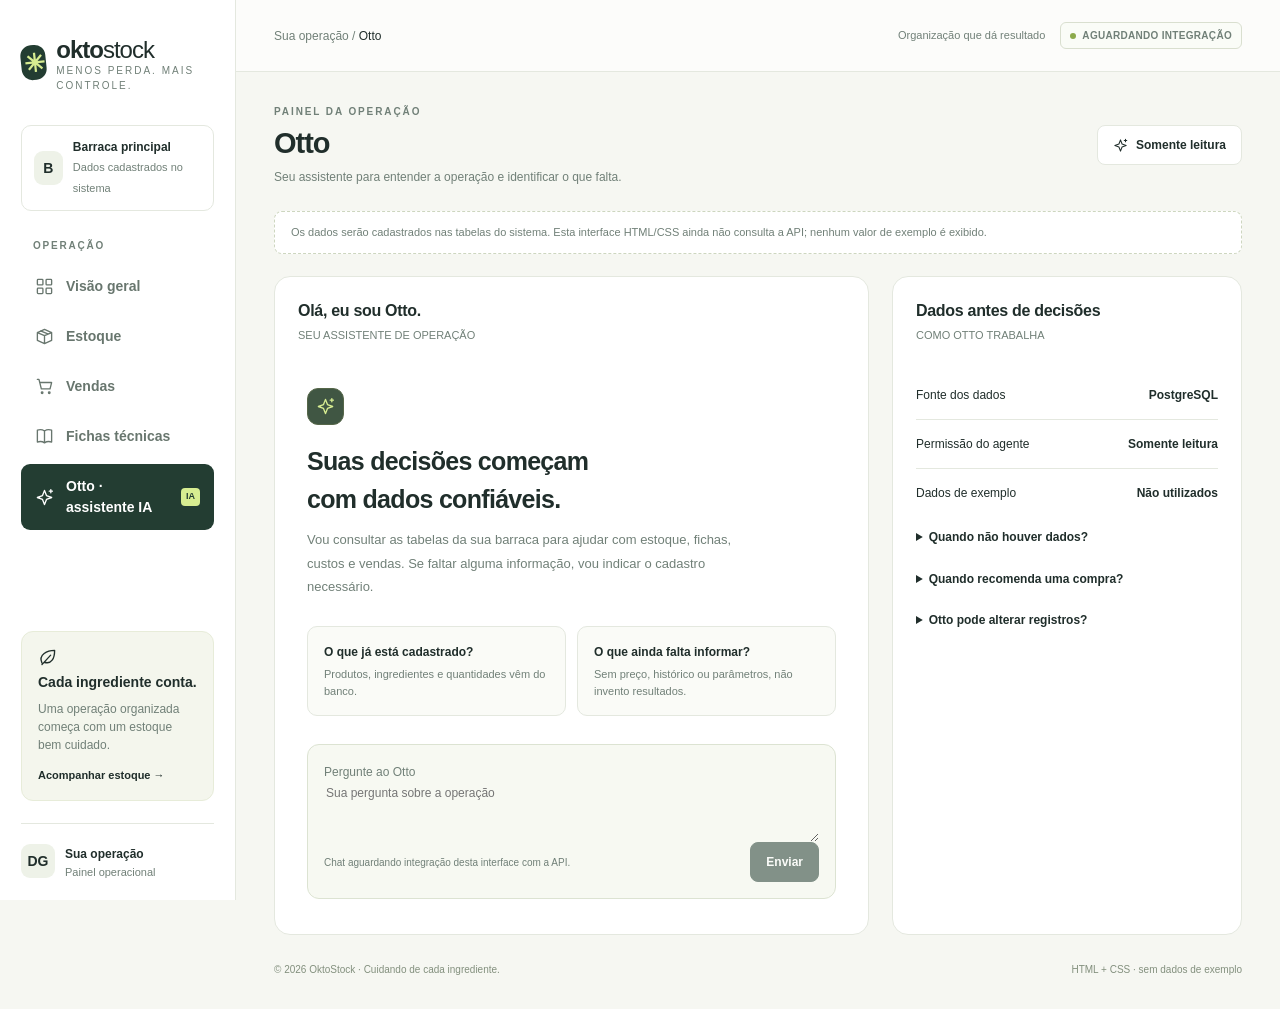
==== frontend/agente.html @ 74c3a1d0 "html/css inicias feitos" ====
<!doctype html>
<html lang="pt-BR">
  <head>
    <meta charset="utf-8" />
    <meta name="viewport" content="width=device-width, initial-scale=1" />
    <meta
      name="description"
      content="OktoStock — gestão de estoque e operação para sua barraca. Interface preparada para dados cadastrados."
    />
    <meta name="color-scheme" content="light" />
    <title>Otto · OktoStock</title>
    <link rel="stylesheet" href="styles.css" />
  </head>
  <body>
    <a class="skip" href="#conteudo">Pular para o conteúdo</a>
    <div class="layout">
      <aside class="sidebar">
        <a class="brand" href="index.html" aria-label="OktoStock início"
          ><span class="logo">✳</span
          ><span class="brand-name"
            >okto<span style="font-weight: 400">stock</span
            ><small>MENOS PERDA. MAIS CONTROLE.</small></span
          ></a
        >
        <div class="workspace">
          <div class="avatar">B</div>
          <div>
            <strong>Barraca principal</strong
            ><span>Dados cadastrados no sistema</span>
          </div>
        </div>
        <p class="nav-label">OPERAÇÃO</p>
        <nav aria-label="Menu principal">
          <a href="index.html" aria-label="Visão geral"
            ><svg class="icon" viewBox="0 0 24 24" aria-hidden="true">
              <rect x="3" y="3" width="7" height="7" rx="1" />
              <rect x="14" y="3" width="7" height="7" rx="1" />
              <rect x="3" y="14" width="7" height="7" rx="1" />
              <rect x="14" y="14" width="7" height="7" rx="1" /></svg
            ><span>Visão geral</span></a
          ><a href="estoque.html" aria-label="Estoque"
            ><svg class="icon" viewBox="0 0 24 24" aria-hidden="true">
              <path
                d="m3 7 9-4 9 4v10l-9 4-9-4Z M3 7l9 4 9-4 M12 11v10 M7 5l10 4"
              /></svg
            ><span>Estoque</span></a
          ><a href="vendas.html" aria-label="Vendas"
            ><svg class="icon" viewBox="0 0 24 24" aria-hidden="true">
              <path d="M3 3h2l3 12h11l2-8H6" />
              <circle cx="9" cy="20" r="1" />
              <circle cx="18" cy="20" r="1" /></svg
            ><span>Vendas</span></a
          ><a href="receitas.html" aria-label="Fichas técnicas"
            ><svg class="icon" viewBox="0 0 24 24" aria-hidden="true">
              <path
                d="M12 5c-3-2-6-2-9-1v15c3-1 6-1 9 1 3-2 6-2 9-1V4c-3-1-6-1-9 1Zm0 0v15"
              /></svg
            ><span>Fichas técnicas</span></a
          ><a
            href="agente.html"
            aria-current="page"
            aria-label="Otto · assistente IA"
            ><svg class="icon" viewBox="0 0 24 24" aria-hidden="true">
              <path
                d="m12 3 2.5 6.5L21 12l-6.5 2.5L12 21l-2.5-6.5L3 12l6.5-2.5ZM20 2v4m-2-2h4"
              /></svg
            ><span>Otto · assistente IA</span><span class="nav-tag">IA</span></a
          >
        </nav>
        <div class="sidebar-bottom">
          <div class="tip">
            <svg class="icon" viewBox="0 0 24 24" aria-hidden="true">
              <path d="M5 19C0 8 12 3 21 3c0 10-4 18-13 15m-3 3L16 9" />
            </svg>
            <h3>Cada ingrediente conta.</h3>
            <p>Uma operação organizada começa com um estoque bem cuidado.</p>
            <a href="estoque.html">Acompanhar estoque →</a>
          </div>
          <div class="profile">
            <div class="avatar">DG</div>
            <div>
              <strong>Sua operação</strong><small>Painel operacional</small>
            </div>
          </div>
        </div>
      </aside>
      <main class="main" id="conteudo">
        <header class="topbar">
          <div class="crumb">
            Sua operação <span aria-hidden="true">/</span> <strong>Otto</strong>
          </div>
          <div class="top-meta">
            <span>Organização que dá resultado</span
            ><span class="demo-badge"
              ><span class="dot"></span> AGUARDANDO INTEGRAÇÃO</span
            >
          </div>
        </header>
        <div class="content">
          <section class="heading">
            <div>
              <p class="eyebrow">PAINEL DA OPERAÇÃO</p>
              <h1>Otto</h1>
              <p class="subtext">
                Seu assistente para entender a operação e identificar o que
                falta.
              </p>
            </div>
            <div class="actions">
              <span class="button"
                ><svg class="icon" viewBox="0 0 24 24" aria-hidden="true">
                  <path
                    d="m12 3 2.5 6.5L21 12l-6.5 2.5L12 21l-2.5-6.5L3 12l6.5-2.5ZM20 2v4m-2-2h4"
                  />
                </svg>
                Somente leitura</span
              >
            </div>
          </section>
          <div class="notice">
            Os dados serão cadastrados nas tabelas do sistema. Esta interface
            HTML/CSS ainda não consulta a API; nenhum valor de exemplo é
            exibido.
          </div>
          <div class="agent-grid">
            <section class="panel">
              <div class="panel-head">
                <div>
                  <h2>Olá, eu sou Otto.</h2>
                  <p>SEU ASSISTENTE DE OPERAÇÃO</p>
                </div>
              </div>
              <div class="agent-welcome">
                <div class="spark">
                  <svg class="icon" viewBox="0 0 24 24" aria-hidden="true">
                    <path
                      d="m12 3 2.5 6.5L21 12l-6.5 2.5L12 21l-2.5-6.5L3 12l6.5-2.5ZM20 2v4m-2-2h4"
                    />
                  </svg>
                </div>
                <h2>Suas decisões começam<br />com dados confiáveis.</h2>
                <p>
                  Vou consultar as tabelas da sua barraca para ajudar com
                  estoque, fichas, custos e vendas. Se faltar alguma informação,
                  vou indicar o cadastro necessário.
                </p>
                <div class="suggestions">
                  <article class="suggestion">
                    <strong>O que já está cadastrado?</strong>
                    <p>Produtos, ingredientes e quantidades vêm do banco.</p>
                  </article>
                  <article class="suggestion">
                    <strong>O que ainda falta informar?</strong>
                    <p>
                      Sem preço, histórico ou parâmetros, não invento
                      resultados.
                    </p>
                  </article>
                </div>
                <div class="question-box">
                  <label for="pergunta" class="subtext">Pergunte ao Otto</label
                  ><textarea
                    id="pergunta"
                    disabled
                    placeholder="Sua pergunta sobre a operação"
                    aria-describedby="chat-aviso"
                  ></textarea>
                  <div class="question-bottom">
                    <span id="chat-aviso"
                      >Chat aguardando integração desta interface com a
                      API.</span
                    ><button class="button primary" disabled>Enviar</button>
                  </div>
                </div>
              </div>
            </section>
            <section class="panel">
              <div class="panel-head">
                <div>
                  <h2>Dados antes de decisões</h2>
                  <p>COMO OTTO TRABALHA</p>
                </div>
              </div>
              <div class="panel-body">
                <ul class="status-list">
                  <li>
                    <span>Fonte dos dados</span><strong>PostgreSQL</strong>
                  </li>
                  <li>
                    <span>Permissão do agente</span
                    ><strong>Somente leitura</strong>
                  </li>
                  <li>
                    <span>Dados de exemplo</span><strong>Não utilizados</strong>
                  </li>
                </ul>
                <div class="help">
                  <details>
                    <summary>Quando não houver dados?</summary>
                    <p>
                      Otto informa quais cadastros estão pendentes. Ausência de
                      vendas não é uma previsão de demanda zero.
                    </p>
                  </details>
                  <details>
                    <summary>Quando recomenda uma compra?</summary>
                    <p>
                      Somente com informações suficientes sobre demanda, saldo,
                      validade, perdas, armazenamento e condições do fornecedor.
                    </p>
                  </details>
                  <details>
                    <summary>Otto pode alterar registros?</summary>
                    <p>
                      Nesta versão, não. Cadastros e alterações continuam nos
                      fluxos administrativos autorizados.
                    </p>
                  </details>
                </div>
              </div>
            </section>
          </div>
          <footer class="footer">
            <span>© 2026 OktoStock · Cuidando de cada ingrediente.</span
            ><span>HTML + CSS · sem dados de exemplo</span>
          </footer>
        </div>
      </main>
    </div>
  </body>
</html>
---- frontend/styles.css ----
@charset "UTF-8";
:root {
  --ink: #202e2b;
  --muted: #718078;
  --paper: #f6f7f2;
  --line: #e4e8df;
  --green: #233d32;
  --lime: #d7ed91;
  --orange: #c77a29;
  --white: #fff;
  --red: #a84838;
  --radius: 16px;
}
* {
  box-sizing: border-box;
}
body {
  margin: 0;
  background: var(--paper);
  color: var(--ink);
  font-family:
    Inter,
    -apple-system,
    BlinkMacSystemFont,
    "Segoe UI",
    sans-serif;
  font-size: 14px;
  line-height: 1.5;
}
a {
  color: inherit;
  text-decoration: none;
}
button,
input,
textarea {
  font: inherit;
}
button {
  cursor: pointer;
}
button:disabled {
  cursor: not-allowed;
  opacity: 0.55;
}
a:focus-visible,
button:focus-visible,
summary:focus-visible,
input:focus-visible,
textarea:focus-visible {
  outline: 3px solid #6e8937;
  outline-offset: 4px;
}
a:hover {
  color: #547c25;
}
.skip {
  position: fixed;
  top: -100px;
  left: 20px;
  background: white;
  padding: 12px;
  z-index: 5;
}
.skip:focus {
  top: 10px;
}
.layout {
  display: grid;
  grid-template-columns: 236px minmax(0, 1fr);
  min-height: 100vh;
}
.sidebar {
  position: sticky;
  top: 0;
  height: 100vh;
  overflow-y: auto;
  background: #fff;
  border-right: 1px solid var(--line);
  padding: 32px 21px 20px;
  display: flex;
  flex-direction: column;
}
.brand {
  display: flex;
  align-items: center;
  gap: 10px;
  font-size: 24px;
  font-weight: 800;
  letter-spacing: -1px;
}
.logo {
  width: 35px;
  height: 35px;
  background: var(--green);
  color: var(--lime);
  display: grid;
  place-items: center;
  border-radius: 11px;
  transform: rotate(-6deg);
  font-size: 25px;
}
.brand small {
  font-size: 10px;
  font-weight: 500;
  letter-spacing: 2px;
  display: block;
  color: var(--muted);
  margin-top: -5px;
}
.workspace {
  display: flex;
  gap: 10px;
  align-items: center;
  border: 1px solid var(--line);
  border-radius: 10px;
  padding: 12px;
  margin: 32px 0 27px;
}
.avatar {
  width: 34px;
  height: 34px;
  display: grid;
  place-items: center;
  background: #eef2e8;
  border-radius: 9px;
  font-weight: 700;
}
.workspace strong {
  display: block;
  font-size: 12px;
}
.workspace span {
  font-size: 11px;
  color: var(--muted);
}
.nav-label {
  font-size: 10px;
  color: var(--muted);
  font-weight: 700;
  letter-spacing: 1.8px;
  margin: 0 12px 11px;
}
nav {
  display: flex;
  flex-direction: column;
  gap: 5px;
}
nav a {
  display: flex;
  gap: 12px;
  align-items: center;
  padding: 12px 14px;
  border-radius: 9px;
  color: #68766e;
  font-weight: 550;
}
nav a[aria-current="page"] {
  background: var(--green);
  color: #fff;
}
nav a:hover:not([aria-current]) {
  background: #f0f4ea;
}
.icon {
  width: 19px;
  height: 19px;
  fill: none;
  stroke: currentColor;
  stroke-width: 1.7;
  stroke-linecap: round;
  stroke-linejoin: round;
  flex-shrink: 0;
}
.nav-tag {
  font-size: 9px;
  background: var(--lime);
  color: var(--green);
  border-radius: 4px;
  padding: 2px 5px;
  margin-left: auto;
}
.sidebar-bottom {
  margin-top: auto;
  padding-top: 28px;
}
.tip {
  background: #f4f6ed;
  border: 1px solid #e7ecd9;
  padding: 16px;
  border-radius: 12px;
  font-size: 12px;
}
.tip p {
  color: var(--muted);
  margin: 7px 0 12px;
}
.tip a {
  font-size: 11px;
  font-weight: 650;
}
.profile {
  border-top: 1px solid var(--line);
  margin-top: 22px;
  padding-top: 19px;
  display: flex;
  gap: 10px;
  align-items: center;
}
.profile strong {
  font-size: 12px;
}
.profile small {
  display: block;
  color: var(--muted);
  font-size: 11px;
}
.main {
  min-width: 0;
}
.topbar {
  padding: 22px 38px;
  display: flex;
  justify-content: space-between;
  align-items: center;
  border-bottom: 1px solid var(--line);
  background: rgba(255, 255, 255, 0.65);
  gap: 15px;
}
.crumb {
  font-size: 12px;
  color: var(--muted);
}
.crumb strong {
  color: var(--ink);
  font-weight: 500;
}
.top-meta {
  display: flex;
  gap: 15px;
  align-items: center;
  font-size: 11px;
  color: var(--muted);
}
.demo-badge {
  display: inline-flex;
  align-items: center;
  gap: 6px;
  padding: 5px 9px;
  border: 1px solid #d9dfcf;
  border-radius: 6px;
  font-size: 10px;
  font-weight: 650;
  letter-spacing: 0.3px;
  background: #fafcf7;
}
.dot {
  width: 6px;
  height: 6px;
  background: #8caa4b;
  border-radius: 50%;
  display: inline-block;
}
.content {
  padding: 32px 38px;
  max-width: 1600px;
  margin: auto;
}
.heading {
  display: flex;
  justify-content: space-between;
  align-items: center;
  margin-bottom: 25px;
  gap: 20px;
}
.eyebrow {
  text-transform: uppercase;
  font-size: 10px;
  letter-spacing: 1.9px;
  color: var(--muted);
  font-weight: 700;
  margin: 0 0 6px;
}
h1 {
  font-size: 29px;
  line-height: 1.25;
  letter-spacing: -1px;
  margin: 0 0 7px;
  font-weight: 650;
}
h2 {
  font-size: 16px;
  letter-spacing: -0.3px;
  margin: 0;
}
h3 {
  font-size: 14px;
  margin: 0;
}
p {
  margin: 0;
}
.subtext {
  font-size: 12px;
  color: var(--muted);
}
.actions {
  display: flex;
  gap: 10px;
  align-items: center;
}
.button {
  display: inline-flex;
  align-items: center;
  justify-content: center;
  gap: 8px;
  padding: 10px 15px;
  border: 1px solid var(--line);
  border-radius: 8px;
  background: #fff;
  font-weight: 600;
  font-size: 12px;
  white-space: nowrap;
}
.button.primary {
  background: var(--green);
  color: white;
  border-color: var(--green);
}
.button.primary:hover {
  background: #395a45;
}
.button .icon {
  width: 15px;
  height: 15px;
}
.banner {
  display: flex;
  align-items: center;
  gap: 12px;
  background: #edf2e0;
  border: 1px solid #e0e8cc;
  padding: 12px 17px;
  border-radius: 10px;
  margin-bottom: 25px;
  font-size: 12px;
}
.banner .icon {
  color: #61773b;
}
.banner a {
  margin-left: auto;
  white-space: nowrap;
  font-weight: 600;
  font-size: 11px;
}
.metrics {
  display: grid;
  grid-template-columns: repeat(4, minmax(0, 1fr));
  gap: 16px;
  margin-bottom: 24px;
}
.metric {
  background: #fff;
  border: 1px solid var(--line);
  border-radius: var(--radius);
  padding: 19px 21px;
}
.metric-top {
  display: flex;
  justify-content: space-between;
  color: var(--muted);
  font-size: 12px;
  align-items: center;
  margin-bottom: 14px;
}
.metric-top .icon {
  width: 17px;
  height: 17px;
}
.metric-value {
  font-size: 28px;
  letter-spacing: -1.2px;
  font-weight: 650;
  line-height: 1.2;
}
.metric-value small {
  font-size: 17px;
}
.metric-foot {
  font-size: 10px;
  color: var(--muted);
  margin-top: 11px;
}
.metric-foot strong {
  color: #698437;
  font-weight: 600;
}
.metric.highlight {
  background: var(--green);
  color: #fff;
  border-color: var(--green);
}
.metric.highlight .metric-top,
.metric.highlight .metric-foot {
  color: #c8d5c4;
}
.metric.highlight .metric-foot strong {
  color: var(--lime);
}
.grid-main {
  display: grid;
  grid-template-columns: minmax(0, 1.75fr) minmax(270px, 1fr);
  gap: 22px;
  margin-bottom: 24px;
}
.panel {
  background: white;
  border: 1px solid var(--line);
  border-radius: var(--radius);
  min-width: 0;
  overflow: hidden;
}
.panel-head {
  display: flex;
  align-items: center;
  justify-content: space-between;
  padding: 22px 23px 10px;
  gap: 12px;
}
.panel-head p {
  font-size: 11px;
  color: var(--muted);
  margin-top: 4px;
}
.panel-head > a {
  font-size: 11px;
  color: #65783e;
  font-weight: 600;
}
.panel-body {
  padding: 18px 23px 23px;
}
.period {
  font-size: 10px;
  padding: 6px 9px;
  background: #f5f7ef;
  border: 1px solid var(--line);
  border-radius: 6px;
  white-space: nowrap;
}
.legend {
  display: flex;
  gap: 15px;
  font-size: 10px;
  color: var(--muted);
  padding: 4px 23px;
}
.legend span:before {
  content: "";
  display: inline-block;
  width: 7px;
  height: 7px;
  background: var(--green);
  border-radius: 2px;
  margin-right: 5px;
}
.legend span:last-child:before {
  background: var(--lime);
}
.chart {
  height: 205px;
  margin: 17px 24px 20px 56px;
  display: flex;
  gap: 9%;
  align-items: flex-end;
  justify-content: space-around;
  border-bottom: 1px solid var(--line);
  background: repeating-linear-gradient(
    to top,
    transparent 0,
    transparent 49px,
    #edf0e8 50px
  );
  position: relative;
}
.chart:before {
  content: "R$ 1.000";
  position: absolute;
  left: -46px;
  top: -5px;
  font-size: 9px;
  color: var(--muted);
}
.chart:after {
  content: "R$ 0";
  position: absolute;
  left: -30px;
  bottom: -5px;
  font-size: 9px;
  color: var(--muted);
}
.bar-pair {
  height: 100%;
  width: 34px;
  display: flex;
  align-items: flex-end;
  gap: 4px;
  position: relative;
}
.bar {
  width: 15px;
  background: var(--green);
  border-radius: 4px 4px 0 0;
}
.bar.alt {
  background: var(--lime);
}
.bar-pair > span {
  position: absolute;
  bottom: -23px;
  left: 50%;
  transform: translateX(-50%);
  font-size: 10px;
  color: var(--muted);
}
.chart-footer {
  margin: 38px 23px 19px;
  padding-top: 12px;
  border-top: 1px solid var(--line);
  font-size: 10px;
  color: var(--muted);
  display: flex;
  justify-content: space-between;
}
.ai-panel {
  background: var(--green);
  border-color: var(--green);
  color: white;
  position: relative;
}
.ai-panel .panel-head p {
  color: #bfcfbd;
}
.spark {
  width: 37px;
  height: 37px;
  background: #405643;
  border: 1px solid #566749;
  border-radius: 11px;
  display: grid;
  place-items: center;
  color: var(--lime);
}
.ai-panel h2 {
  font-size: 18px;
}
.ai-intro {
  font-size: 12px;
  color: #d1dccd;
  line-height: 1.7;
  margin: 12px 0 21px;
}
.ai-item {
  display: flex;
  gap: 12px;
  padding: 14px 0;
  border-top: 1px solid #4a5d4b;
}
.ai-item .icon {
  color: var(--lime);
  margin-top: 2px;
  width: 17px;
}
.ai-item p {
  font-size: 11px;
  color: #c5d2bf;
  margin-top: 4px;
}
.ai-item strong {
  font-size: 12px;
  font-weight: 550;
}
.ai-panel .button {
  width: 100%;
  background: var(--lime);
  border: 0;
  color: var(--green);
  margin-top: 18px;
}
.two-cols {
  display: grid;
  grid-template-columns: minmax(0, 1.75fr) minmax(270px, 1fr);
  gap: 22px;
}
.table-scroll {
  overflow: auto;
}
table {
  border-collapse: collapse;
  width: 100%;
  text-align: left;
  white-space: nowrap;
  font-size: 12px;
}
th {
  color: var(--muted);
  font-size: 10px;
  font-weight: 500;
  background: #fafbf7;
  padding: 12px 23px;
  border-bottom: 1px solid var(--line);
}
td {
  padding: 14px 23px;
  border-bottom: 1px solid #eff1e9;
}
tbody tr:last-child td {
  border-bottom: 0;
}
.item-title {
  font-weight: 600;
}
.item-title small {
  display: block;
  color: var(--muted);
  font-size: 10px;
  font-weight: 400;
  margin-top: 3px;
}
.pill {
  padding: 4px 8px;
  font-size: 10px;
  display: inline-block;
  border-radius: 5px;
  background: #eef3e3;
  color: #5d713c;
  font-weight: 550;
}
.pill.warn {
  color: #a16b24;
  background: #faf0db;
}
.pill.red {
  color: #a34b3d;
  background: #f9e9e4;
}
.rank-item {
  display: flex;
  gap: 12px;
  align-items: center;
  padding: 13px 0;
  border-bottom: 1px solid #eff1e9;
}
.rank-item:last-child {
  border: 0;
}
.rank-number {
  font-size: 10px;
  color: var(--muted);
  width: 17px;
}
.food-symbol {
  width: 36px;
  height: 36px;
  border-radius: 10px;
  background: #f4ead5;
  display: grid;
  place-items: center;
  font-size: 18px;
}
.rank-item strong {
  font-size: 12px;
}
.rank-item small {
  display: block;
  font-size: 10px;
  color: var(--muted);
}
.rank-item .count {
  margin-left: auto;
  font-size: 12px;
  font-weight: 650;
}
.footer {
  display: flex;
  justify-content: space-between;
  font-size: 10px;
  color: #83907e;
  margin-top: 27px;
  gap: 15px;
}
.notice {
  font-size: 11px;
  color: var(--muted);
  padding: 12px 16px;
  background: #fff;
  border: 1px dashed #cdd6bf;
  border-radius: 8px;
  margin-bottom: 22px;
}
.tabs {
  display: flex;
  gap: 20px;
  margin: 0 0 22px;
  border-bottom: 1px solid var(--line);
  font-size: 12px;
}
.tabs a {
  padding: 0 3px 12px;
}
.tabs .selected {
  border-bottom: 2px solid var(--green);
  font-weight: 650;
}
.cards {
  display: grid;
  grid-template-columns: repeat(3, minmax(0, 1fr));
  gap: 20px;
}
.recipe-art {
  height: 135px;
  background: #eef0df;
  display: flex;
  align-items: center;
  justify-content: center;
  font-size: 60px;
  border-bottom: 1px solid var(--line);
}
.recipe-art.orange {
  background: #f4e6cc;
}
.recipe-art.pink {
  background: #f1e5dc;
}
.recipe-card .panel-body {
  padding: 20px;
}
.recipe-title {
  display: flex;
  justify-content: space-between;
  gap: 8px;
}
.recipe-card p {
  font-size: 12px;
  color: var(--muted);
  margin: 8px 0 17px;
}
.recipe-info {
  display: flex;
  justify-content: space-between;
  padding: 12px 0;
  border-top: 1px solid var(--line);
  font-size: 11px;
}
.recipe-info strong {
  font-size: 15px;
}
.recipe-card summary {
  cursor: pointer;
  font-size: 12px;
  font-weight: 600;
  padding: 12px 0 0;
  color: #526c31;
}
.recipe-card ul {
  padding-left: 17px;
  font-size: 11px;
  color: var(--muted);
}
.agent-grid {
  display: grid;
  grid-template-columns: minmax(0, 1.7fr) minmax(260px, 1fr);
  gap: 23px;
}
.agent-welcome {
  padding: 35px 32px;
}
.agent-welcome h2 {
  font-size: 25px;
  margin: 18px 0 10px;
  letter-spacing: -0.7px;
}
.agent-welcome > p {
  max-width: 440px;
  color: var(--muted);
  font-size: 13px;
  line-height: 1.8;
}
.suggestions {
  display: grid;
  grid-template-columns: 1fr 1fr;
  gap: 11px;
  margin: 28px 0;
}
.suggestion {
  padding: 16px;
  border: 1px solid var(--line);
  border-radius: 10px;
  background: #fafbf7;
}
.suggestion .icon {
  color: #739146;
  margin-bottom: 12px;
}
.suggestion strong {
  font-size: 12px;
  display: block;
}
.suggestion p {
  font-size: 11px;
  color: var(--muted);
  margin-top: 5px;
}
.question-box {
  border: 1px solid #dce3d2;
  padding: 16px;
  border-radius: 12px;
  background: #f7f9f2;
}
.question-box textarea {
  display: block;
  width: 100%;
  background: transparent;
  border: 0;
  resize: vertical;
  min-height: 60px;
  color: var(--muted);
  font-size: 12px;
}
.question-bottom {
  display: flex;
  justify-content: space-between;
  align-items: center;
  gap: 12px;
  font-size: 10px;
  color: var(--muted);
}
.status-list {
  list-style: none;
  padding: 0;
  margin: 0;
}
.status-list li {
  padding: 15px 0;
  border-bottom: 1px solid var(--line);
  display: flex;
  justify-content: space-between;
  gap: 10px;
  font-size: 12px;
}
.status-list li:last-child {
  border: 0;
}
.help {
  font-size: 12px;
  color: var(--muted);
  line-height: 1.8;
}
.help summary {
  cursor: pointer;
  color: var(--ink);
  font-weight: 600;
  padding: 10px 0;
}
.help p {
  padding: 0 0 12px;
}
.code {
  font-family: monospace;
  background: #f1f4eb;
  border-radius: 4px;
  padding: 2px 5px;
  font-size: 11px;
  overflow-wrap: anywhere;
}
.callout {
  background: #f1f5e6;
  border: 1px solid #dce6c5;
  border-radius: 12px;
  padding: 21px;
  margin-top: 20px;
}
.callout p {
  font-size: 12px;
  color: #67745a;
  margin: 8px 0 0;
}
.sales-summary {
  display: flex;
  gap: 30px;
  padding: 21px 23px;
  border-top: 1px solid var(--line);
  font-size: 12px;
}
.sales-summary strong {
  display: block;
  font-size: 18px;
  margin-top: 4px;
}
.mobile-label {
  display: none;
}
@media (min-width: 1600px) {
  .content {
    padding-top: 42px;
  }
  .chart {
    height: 240px;
  }
}
@media (max-width: 1150px) {
  .layout {
    grid-template-columns: 200px minmax(0, 1fr);
  }
  .sidebar {
    padding: 28px 14px;
  }
  .content {
    padding: 27px 24px;
  }
  .topbar {
    padding: 20px 24px;
  }
  .metrics {
    gap: 12px;
  }
  .metric {
    padding: 16px;
  }
  .metric-value {
    font-size: 24px;
  }
  .grid-main,
  .two-cols {
    grid-template-columns: minmax(0, 1.4fr) minmax(250px, 1fr);
  }
  .cards {
    grid-template-columns: repeat(2, minmax(0, 1fr));
  }
  .heading .actions .button:first-child {
    display: none;
  }
}
@media (max-width: 900px) {
  .layout {
    grid-template-columns: 76px minmax(0, 1fr);
  }
  .sidebar {
    padding: 25px 12px;
  }
  .brand {
    justify-content: center;
  }
  .brand-name,
  .workspace,
  .nav-label,
  nav a span,
  .sidebar-bottom,
  .profile {
    display: none;
  }
  nav {
    margin-top: 40px;
  }
  nav a {
    padding: 14px;
    justify-content: center;
  }
  .grid-main,
  .two-cols,
  .agent-grid {
    grid-template-columns: 1fr;
  }
  .metrics {
    grid-template-columns: repeat(2, minmax(0, 1fr));
  }
  .ai-panel .panel-body {
    padding-top: 5px;
  }
  .ai-item {
    padding: 12px 0;
  }
  .top-meta > span:first-child {
    display: none;
  }
  .chart {
    height: 220px;
  }
  .heading {
    align-items: flex-start;
  }
}
@media (max-width: 560px) {
  .layout {
    display: block;
  }
  .sidebar {
    position: relative;
    height: auto;
    width: 100%;
    padding: 15px 17px;
    border-right: 0;
    border-bottom: 1px solid var(--line);
  }
  .brand {
    justify-content: flex-start;
    font-size: 21px;
  }
  .brand-name {
    display: block;
  }
  .brand small {
    font-size: 8px;
  }
  .logo {
    height: 30px;
    width: 30px;
  }
  .sidebar nav {
    margin-top: 17px;
    flex-direction: row;
    justify-content: space-between;
    gap: 3px;
  }
  nav a {
    padding: 9px 11px;
  }
  .topbar {
    padding: 13px 18px;
  }
  .content {
    padding: 24px 17px;
  }
  .heading {
    gap: 12px;
  }
  .heading .actions {
    display: none;
  }
  h1 {
    font-size: 26px;
  }
  .metrics {
    gap: 10px;
  }
  .metric {
    padding: 15px 12px;
  }
  .metric-top {
    font-size: 10px;
    gap: 4px;
  }
  .metric-top .icon {
    width: 14px;
  }
  .metric-value {
    font-size: 23px;
  }
  .metric-foot {
    font-size: 9px;
  }
  .banner {
    align-items: flex-start;
    font-size: 11px;
    padding: 12px;
    gap: 8px;
  }
  .banner a {
    display: none;
  }
  .banner .icon {
    width: 17px;
  }
  .panel-head {
    padding: 20px 17px 10px;
  }
  .panel-body {
    padding: 16px 17px 20px;
  }
  .panel-head h2 {
    font-size: 15px;
  }
  .cards {
    grid-template-columns: 1fr;
  }
  .agent-welcome {
    padding: 24px 20px;
  }
  .suggestions {
    grid-template-columns: 1fr;
  }
  .question-bottom {
    align-items: flex-end;
  }
  .footer {
    font-size: 9px;
  }
  .top-meta {
    gap: 0;
  }
  .demo-badge {
    font-size: 9px;
  }
  .chart {
    gap: 4%;
    margin-right: 18px;
  }
  .chart-footer {
    font-size: 9px;
  }
  .sales-summary {
    gap: 20px;
  }
  .tabs {
    gap: 18px;
    font-size: 11px;
  }
  th,
  td {
    padding-left: 17px;
    padding-right: 17px;
  }
}

.empty-state {
  text-align: center;
  padding: 48px 18px;
  color: var(--muted);
}
.empty-state .icon {
  width: 32px;
  height: 32px;
  margin-bottom: 18px;
}
.empty-state h3 {
  color: var(--ink);
  margin-bottom: 10px;
}
.empty-state p {
  max-width: 440px;
  margin: auto;
  font-size: 12px;
  line-height: 1.8;
}

.flavor-cards {
  grid-template-columns: repeat(2, minmax(0, 1fr));
}
.potato-photo {
  background: #e9eddf;
  aspect-ratio: 4 / 3;
  padding: 12px;
  border-bottom: 1px solid var(--line);
}
.potato-photo img {
  display: block;
  width: 100%;
  height: 100%;
  object-fit: contain;
  border-radius: 10px;
}
.recipe-card .photo-credit {
  border-top: 1px solid var(--line);
}
.recipe-card .photo-credit p {
  margin-bottom: 7px;
  font-size: 11px;
}
.photo-credit a {
  font-size: 11px;
  text-decoration: underline;
  text-underline-offset: 3px;
}
@media (max-width: 620px) {
  .flavor-cards {
    grid-template-columns: 1fr;
  }
}
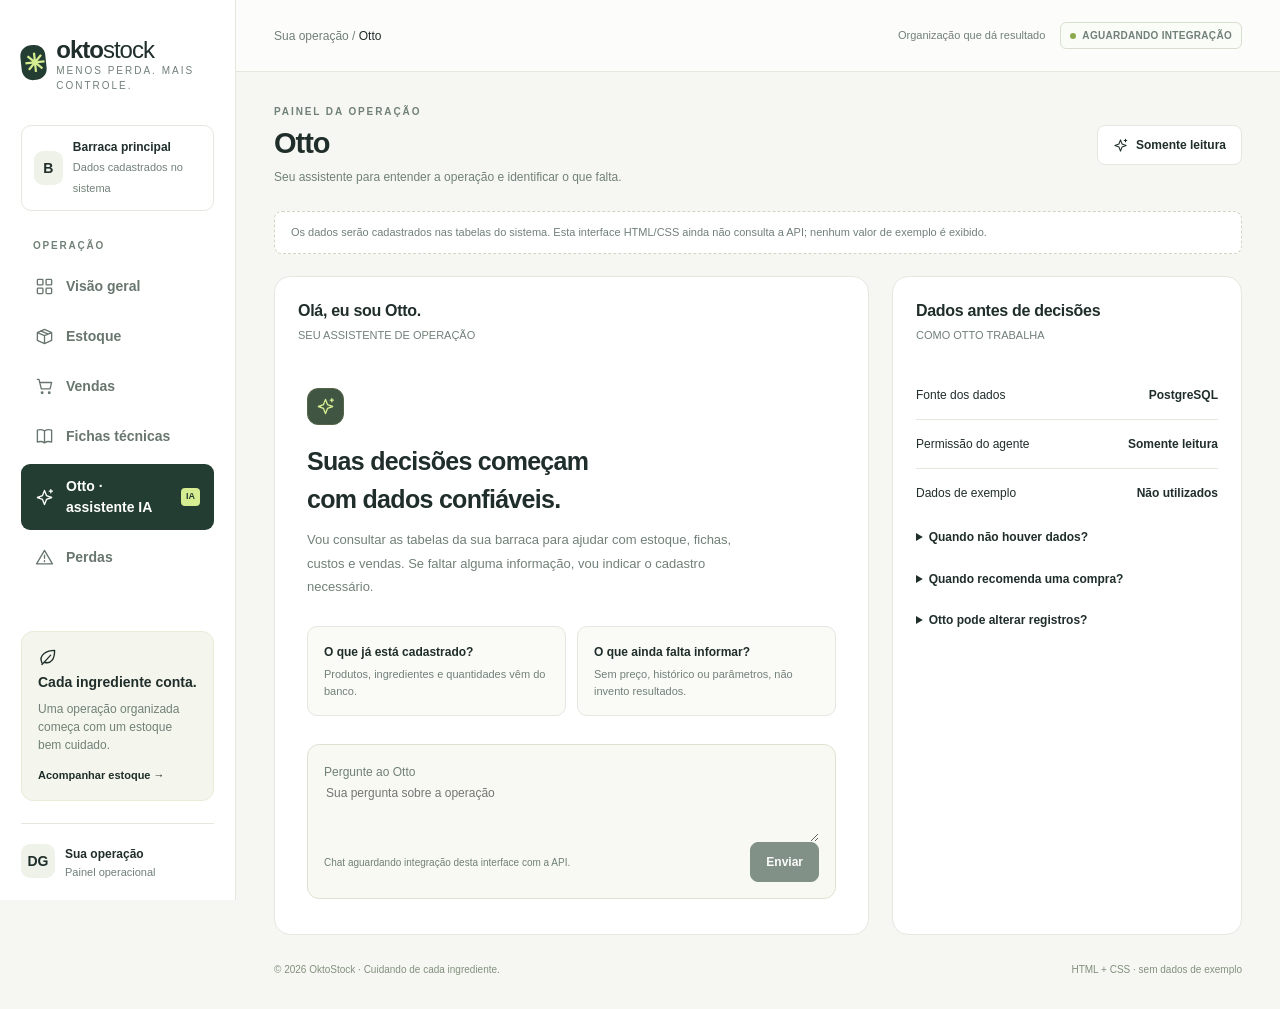
==== commit d13ba07c: "parte sobre perdas das receitas, estoque" ====
--- a/frontend/agente.html
+++ b/frontend/agente.html
@@ -66,6 +66,11 @@
               /></svg
             ><span>Otto · assistente IA</span><span class="nav-tag">IA</span></a
           >
+          <a href="perdas.html" aria-label="Perdas"
+            ><svg class="icon" viewBox="0 0 24 24" aria-hidden="true">
+              <path d="m12 3 10 17H2Z M12 9v4m0 3v1" /></svg
+            ><span>Perdas</span></a
+          >
         </nav>
         <div class="sidebar-bottom">
           <div class="tip">
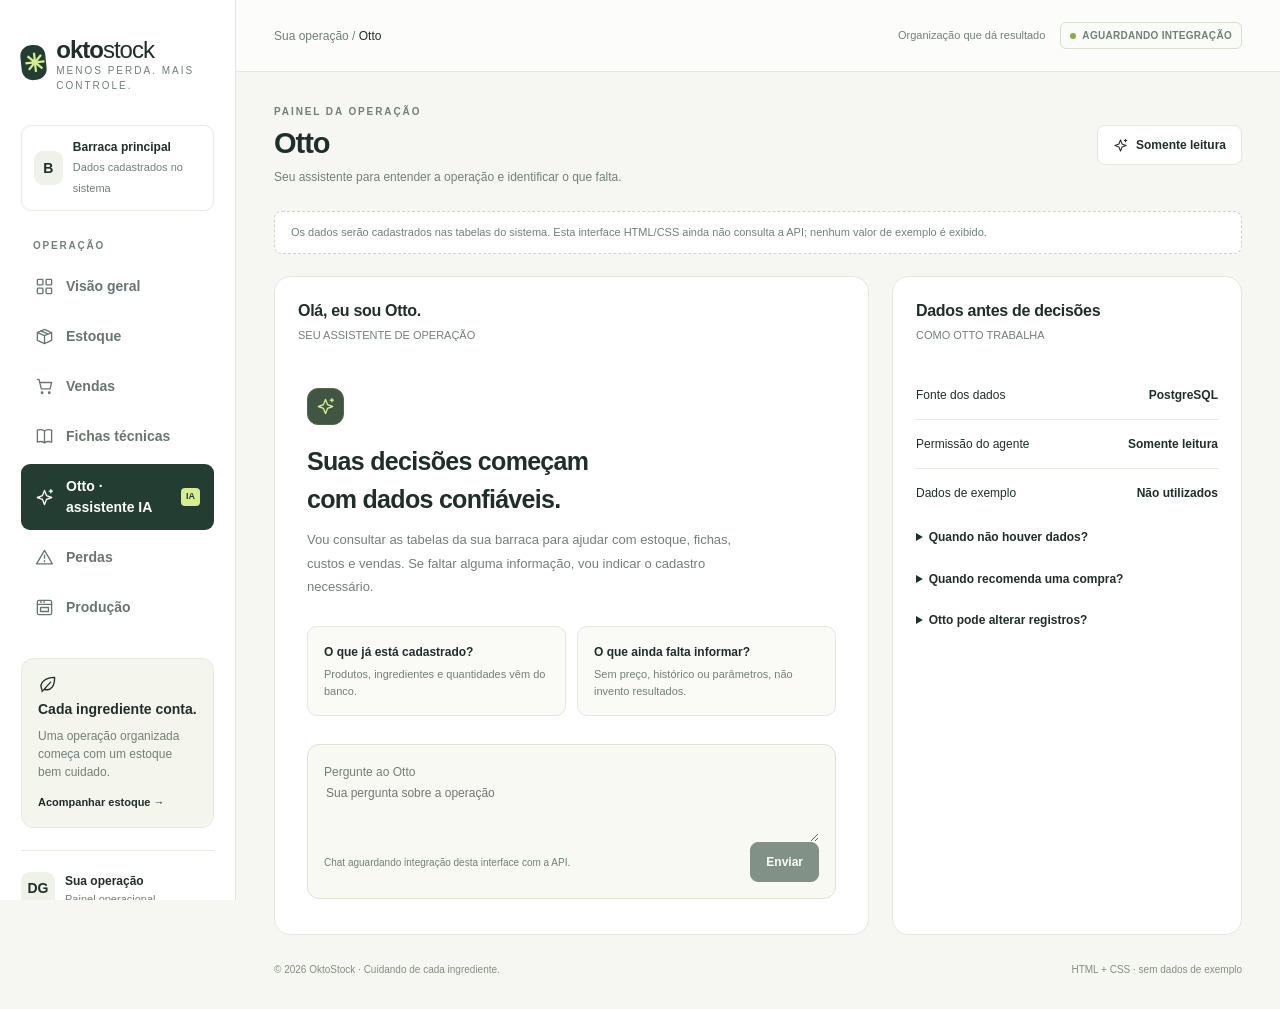
==== commit 7d2bc2e1: "Adiciona planejamento de pre-assamento e foco em perdas para a banca" ====
--- a/frontend/agente.html
+++ b/frontend/agente.html
@@ -71,6 +71,12 @@
               <path d="m12 3 10 17H2Z M12 9v4m0 3v1" /></svg
             ><span>Perdas</span></a
           >
+          <a href="producao.html" aria-label="Produção"
+            ><svg class="icon" viewBox="0 0 24 24" aria-hidden="true">
+              <rect x="3" y="3" width="18" height="18" rx="2" />
+              <path d="M3 8h18M7 5h1m3 0h1M7 12h10v5H7Z" /></svg
+            ><span>Produção</span></a
+          >
         </nav>
         <div class="sidebar-bottom">
           <div class="tip">
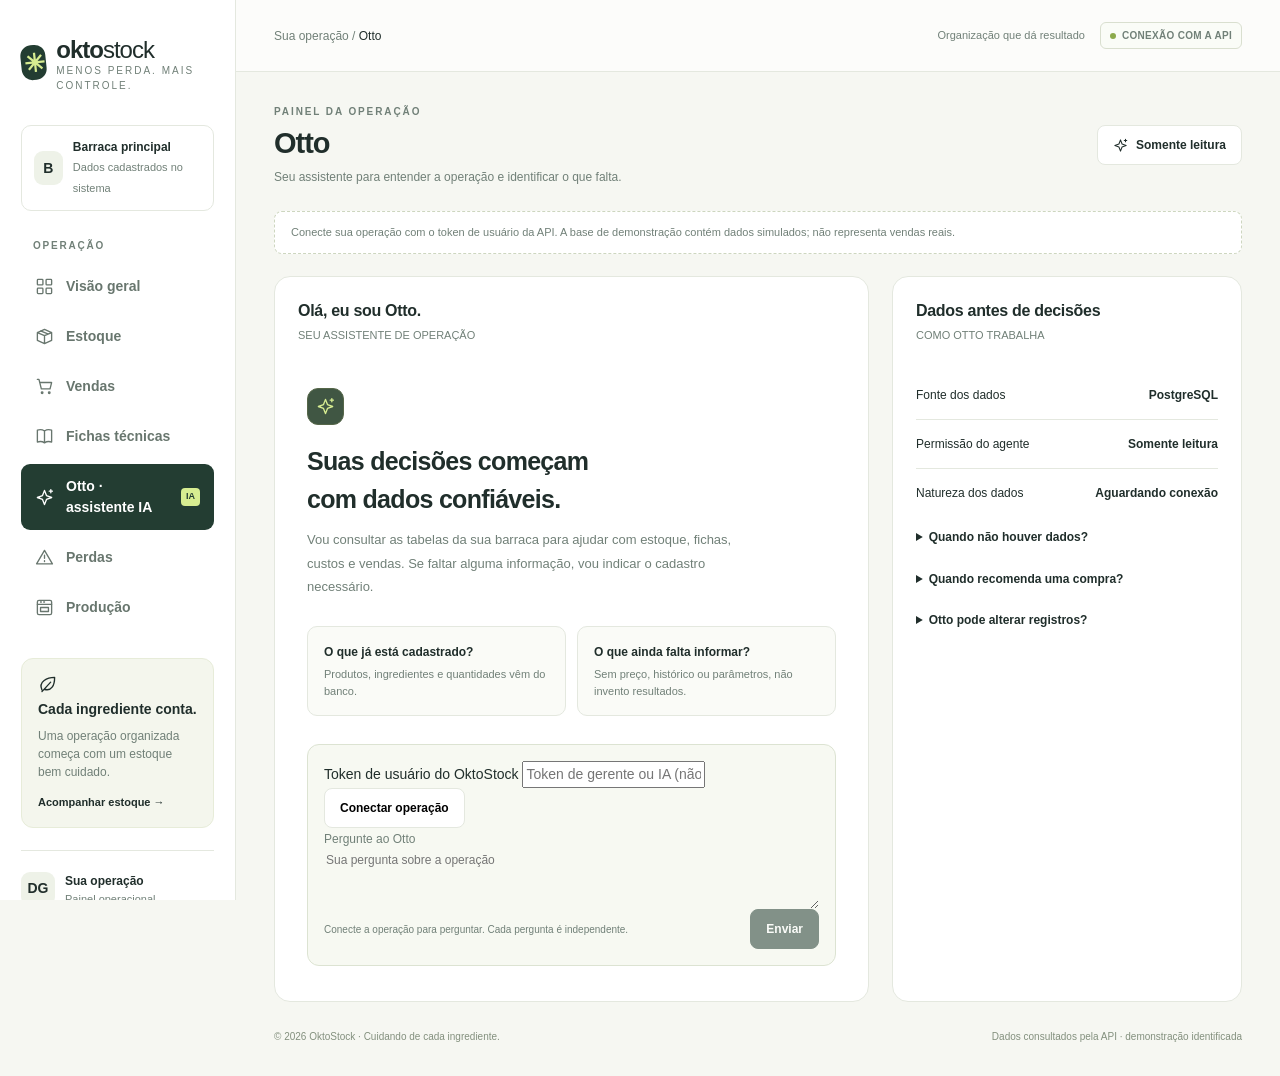
==== commit 76c2a0f8: "banco e dados" ====
--- a/frontend/agente.html
+++ b/frontend/agente.html
@@ -103,7 +103,7 @@
           <div class="top-meta">
             <span>Organização que dá resultado</span
             ><span class="demo-badge"
-              ><span class="dot"></span> AGUARDANDO INTEGRAÇÃO</span
+              ><span class="dot"></span> CONEXÃO COM A API</span
             >
           </div>
         </header>
@@ -129,9 +129,7 @@
             </div>
           </section>
           <div class="notice">
-            Os dados serão cadastrados nas tabelas do sistema. Esta interface
-            HTML/CSS ainda não consulta a API; nenhum valor de exemplo é
-            exibido.
+            Conecte sua operação com o token de usuário da API. A base de demonstração contém dados simulados; não representa vendas reais.
           </div>
           <div class="agent-grid">
             <section class="panel">
@@ -169,18 +167,28 @@
                   </article>
                 </div>
                 <div class="question-box">
+                  <label for="api-token">Token de usuário do OktoStock</label>
+                  <input id="api-token" type="password" autocomplete="off" placeholder="Token de gerente ou IA (não a chave Anthropic)" />
+                  <button class="button" id="connect-otto" type="button">Conectar operação</button>
+                  <p id="operation-status" role="status"></p>
+                  <div id="report-preference" hidden>
+                    <p>Você deseja receber um relatório da barraca todo domingo à noite?</p>
+                    <button class="button" id="report-yes" type="button">Sim, tenho interesse</button>
+                    <button class="button" id="report-no" type="button">Não quero</button>
+                    <p>A preferência será salva. O envio só poderá ser ativado após definir horário, canal e serviço de envio.</p>
+                  </div>
                   <label for="pergunta" class="subtext">Pergunte ao Otto</label
                   ><textarea
                     id="pergunta"
-                    disabled
+                    minlength="3" maxlength="2000" disabled
                     placeholder="Sua pergunta sobre a operação"
                     aria-describedby="chat-aviso"
                   ></textarea>
+                  <p id="otto-answer" role="status" style="white-space: pre-wrap; text-align: left;"></p>
                   <div class="question-bottom">
                     <span id="chat-aviso"
-                      >Chat aguardando integração desta interface com a
-                      API.</span
-                    ><button class="button primary" disabled>Enviar</button>
+                      >Conecte a operação para perguntar. Cada pergunta é independente.</span
+                    ><button id="send-otto" class="button primary" disabled>Enviar</button>
                   </div>
                 </div>
               </div>
@@ -202,7 +210,7 @@
                     ><strong>Somente leitura</strong>
                   </li>
                   <li>
-                    <span>Dados de exemplo</span><strong>Não utilizados</strong>
+                    <span>Natureza dos dados</span><strong id="data-nature">Aguardando conexão</strong>
                   </li>
                 </ul>
                 <div class="help">
@@ -233,10 +241,11 @@
           </div>
           <footer class="footer">
             <span>© 2026 OktoStock · Cuidando de cada ingrediente.</span
-            ><span>HTML + CSS · sem dados de exemplo</span>
+            ><span>Dados consultados pela API · demonstração identificada</span>
           </footer>
         </div>
       </main>
     </div>
+    <script src="agente.js" defer></script>
   </body>
 </html>
--- a/frontend/styles.css
+++ b/frontend/styles.css
@@ -1177,3 +1177,11 @@
     grid-template-columns: 1fr;
   }
 }
+
+/* Dados da API, preservando o layout do painel. */
+.live-panel { margin-bottom: 24px; }
+.live-recipes { grid-template-columns: repeat(auto-fit, minmax(min(100%, 340px), 1fr)); align-items: start; }
+#live-content .metric-value { font-size: clamp(1.3rem, 2vw, 2rem); }
+#panel-login { margin-bottom: 24px; }
+#panel-login input { padding: 12px; margin: 8px; max-width: 100%; }
+[hidden] { display: none !important; }
